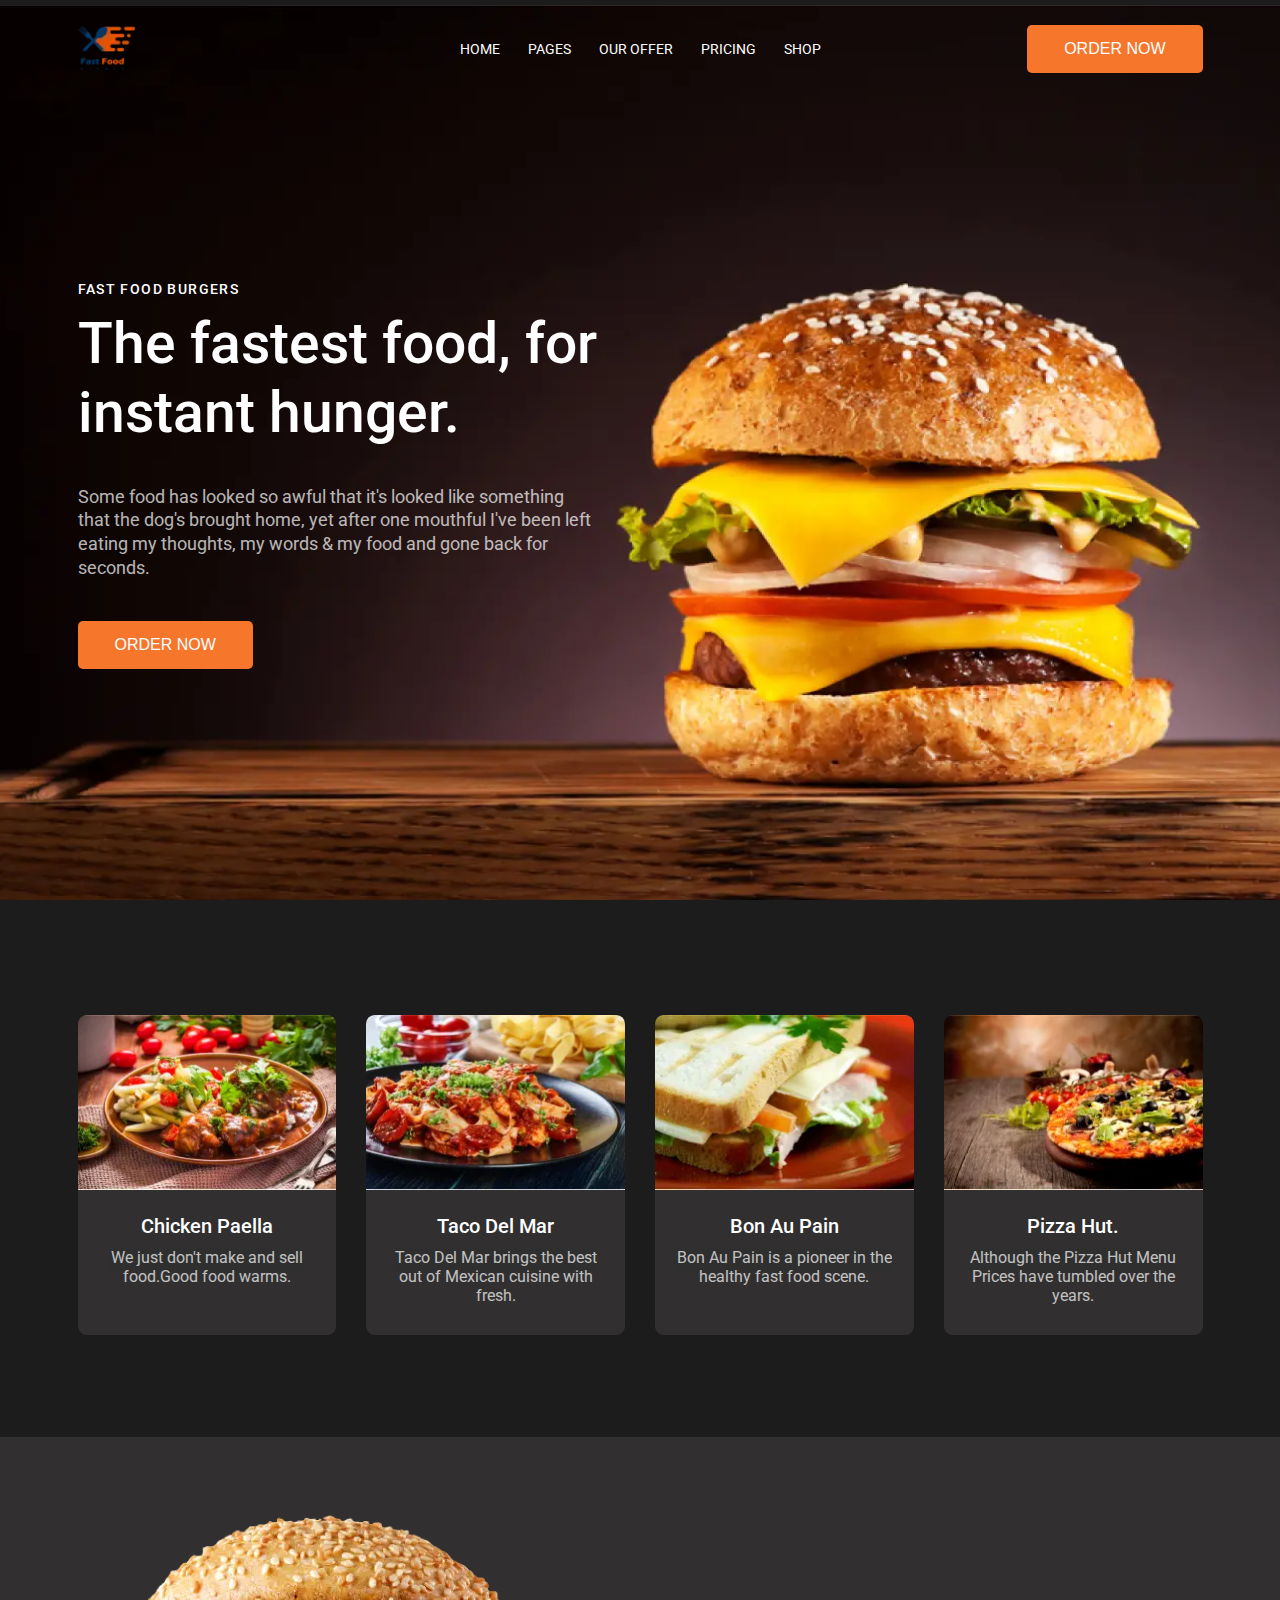
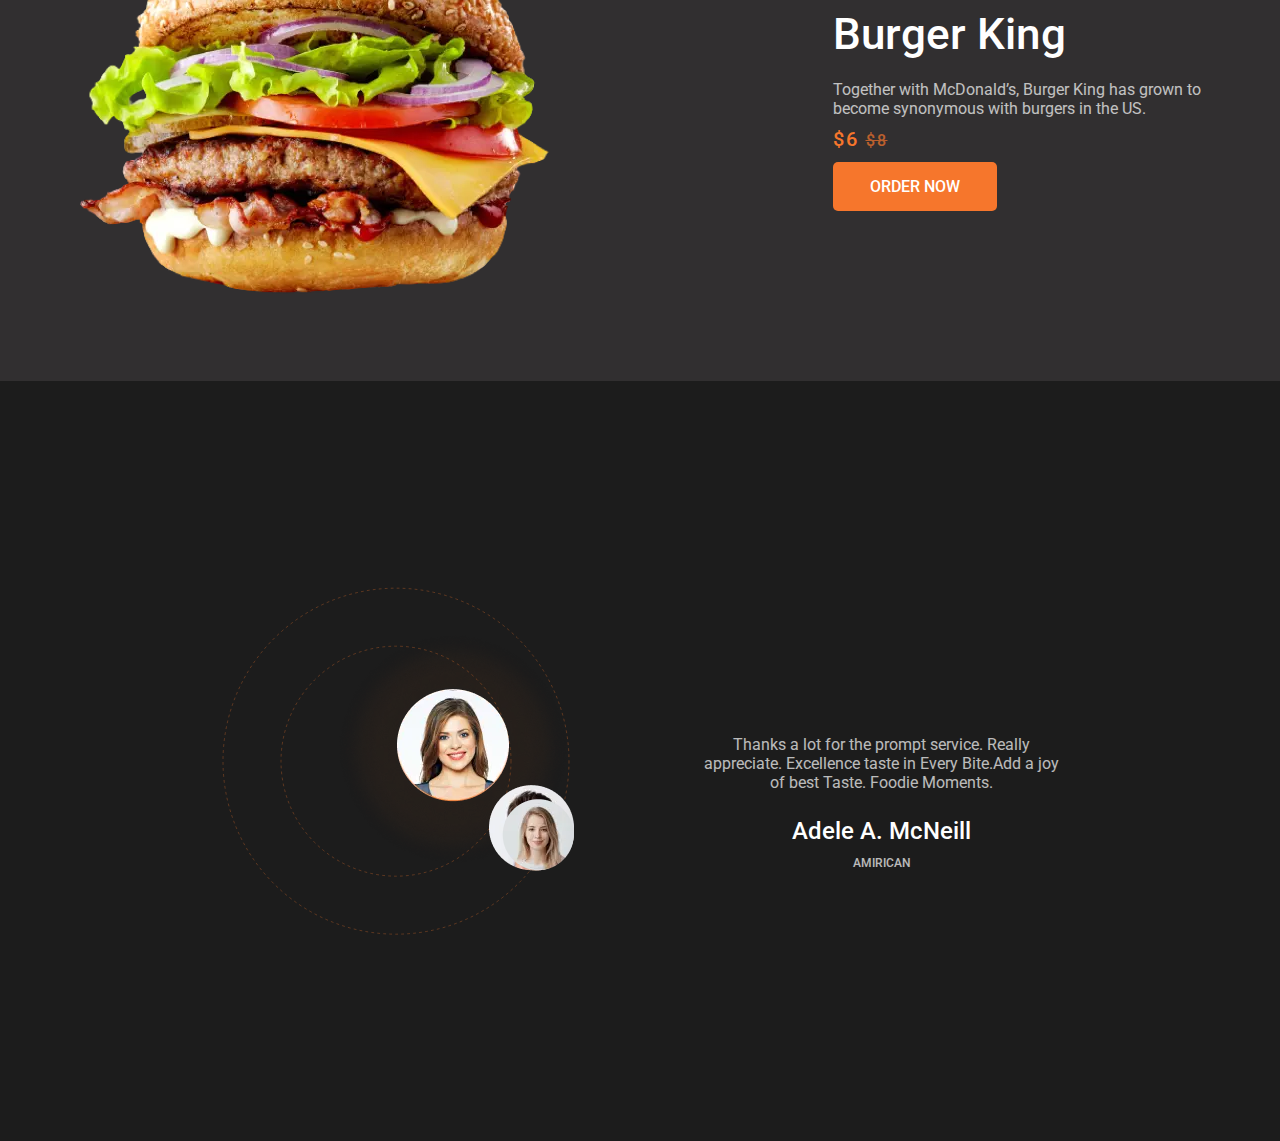
==== burger/index.html @ bcc1bb5e "init" ====
<!DOCTYPE html>
<html lang="ru">
	<head>
  <meta charset="UTF-8">
  <meta http-equiv="X-UA-Compatible" content="IE=edge">
  <meta name="viewport" content="width=device-width, initial-scale=1.0">
  <title>Burger</title>
  <link href="https://fonts.googleapis.com/css?family=Roboto:regular,500,700&display=swap&_v=20211225094102" rel="stylesheet" />
  <link rel="stylesheet" href="./css/style.min.css?_v=20211225094102">
</head>

	<body>
		<div class="wrapper">
			<header class="header">
	<div class="header__container container">
		<div class="header__body">
			<a href="/" class="header__logo logo">
				<picture><source srcset="img/logo.webp" type="image/webp"><img src="img/logo.png" alt="Fast Food" /></picture>
			</a>
			<nav class="header__menu menu menu--active">
				<button class="menu__icon icon-menu">
					<span></span>
					<span></span>
					<span></span>
				</button>
				<div class="menu__body">
					<ul class="menu__list">
						<li><a class="menu__link" href="">HOME</a></li>
						<li><a class="menu__link" href="">PAGES</a></li>
						<li><a class="menu__link" href="">OUR OFFER</a></li>
						<li><a class="menu__link" href="">PRICING</a></li>
						<li><a class="menu__link" href="">SHOP</a></li>
					</ul>
				</div>
			</nav>
			<div class="header__button" data-da="menu__body,last,768">
				<button class="header__btn btn">ORDER NOW</button>
			</div>
		</div>
	</div>
</header>

			<main class="main">
				<section class="intro">
	<div class="intro__container container">
		<div class="intro__body">
			<h1 class="intro__title">
				<span>FAST FOOD BURGERS</span>
				<br />
				The fastest food, for instant hunger.
			</h1>
			<p class="intro__desk">
				Some food has looked so awful that it's looked like something that the
				dog's brought home, yet after one mouthful I've been left eating my
				thoughts, my words & my food and gone back for seconds.
			</p>
			<button class="intro__btn btn">ORDER NOW</button>
		</div>
	</div>
</section>
 <section class="foods">
	<h2 class="foods__title">Foods</h2>
	<div class="container">
		<div class="foods__body">
			<article class="foods__item foods-card">
				<div class="foods-card__img">
					<picture><source srcset="img/foods-1.webp" type="image/webp"><img src="img/foods-1.jpg" alt="foods" /></picture>
				</div>
				<div class="foods-card__body">
					<h3 class="foods-card__title">Chicken Paella</h3>
					<p class="foods-card__desk">
						We just don't make and sell food.Good food warms.
					</p>
				</div>
			</article>
			<article class="foods__item foods-card">
				<div class="foods-card__img">
					<picture><source srcset="img/foods-2.webp" type="image/webp"><img src="img/foods-2.jpg" alt="foods" /></picture>
				</div>
				<div class="foods-card__body">
					<h3 class="foods-card__title">Taco Del Mar</h3>
					<p class="foods-card__desk">
						Taco Del Mar brings the best out of Mexican cuisine with fresh.
					</p>
				</div>
			</article>
			<article class="foods__item foods-card">
				<div class="foods-card__img">
					<picture><source srcset="img/foods-3.webp" type="image/webp"><img src="img/foods-3.jpg" alt="foods" /></picture>
				</div>
				<div class="foods-card__body">
					<h3 class="foods-card__title">Bon Au Pain</h3>
					<p class="foods-card__desk">
						Bon Au Pain is a pioneer in the healthy fast food scene.
					</p>
				</div>
			</article>
			<article class="foods__item foods-card">
				<div class="foods-card__img">
					<picture><source srcset="img/foods-4.webp" type="image/webp"><img src="img/foods-4.jpg" alt="foods" /></picture>
				</div>
				<div class="foods-card__body">
					<h3 class="foods-card__title">Pizza Hut.</h3>
					<p class="foods-card__desk">
						Although the Pizza Hut Menu Prices have tumbled over the years.
					</p>
				</div>
			</article>
		</div>
	</div>
</section>

				<section class="burger">
	<div class="container">
		<div class="burger__body">
			<div class="burger__img">
				<picture><source srcset="img/burger-king.webp" type="image/webp"><img src="img/burger-king.png" alt="burger king" /></picture>
			</div>
			<div class="burger__content">
				<h2 class="burger__title">Burger King</h2>
				<p class="burger__desk">
					Together with McDonald’s, Burger King has grown to become synonymous
					with burgers in the US.
				</p>
				<p class="burger__price">$6 <span>$8</span></p>
				<buton class="burger__btn btn">ORDER NOW</buton>
			</div>
		</div>
	</div>
</section>
 <section class="quote">
	<div class="container">
		<div class="quote__body">
			<div class="quote__animation">
				<svg width="348" height="348" viewBox="0 0 348 348" fill="none">
					<circle
						opacity="0.3"
						cx="174"
						cy="174.174"
						r="173"
						stroke="#F6762C"
						stroke-linecap="round"
						stroke-dasharray="2 4"
					/>
				</svg>
				<svg width="232" height="232" viewBox="0 0 232 232" fill="none">
					<circle
						opacity="0.3"
						cx="116"
						cy="116.174"
						r="115"
						stroke="#F6762C"
						stroke-linecap="round"
						stroke-dasharray="2 4"
					/>
				</svg>

				<div>
					<picture><source srcset="img/avatar-1.webp" type="image/webp"><img src="img/avatar-1.png" alt="" /></picture>
					<picture><source srcset="img/avatar-2.webp" type="image/webp"><img src="img/avatar-2.png" alt="" /></picture>
					<picture><source srcset="img/avatar-3.webp" type="image/webp"><img src="img/avatar-3.png" alt="" /></picture>
					<picture><source srcset="img/avatar-4.webp" type="image/webp"><img src="img/avatar-4.png" alt="" /></picture>
					<picture><source srcset="img/avatar-5.webp" type="image/webp"><img src="img/avatar-5.png" alt="" /></picture>
				</div>
			</div>
			<blockquote class="quote__content">
				<svg class="quote__icon">
					<use href="./img/icons/icons.svg#quote-icon" />
				</svg>
				<p class="quote__desk">
					Thanks a lot for the prompt service. Really appreciate. Excellence
					taste in Every Bite.Add a joy of best Taste. Foodie Moments.
				</p>
				<p class="quote__author">
					Adele A. McNeill <br />
					<span>AMIRICAN</span>
				</p>
			</blockquote>
		</div>
	</div>
</section>

			</main>
		</div>
		<script src="./js/app.min.js?_v=20211225094102"></script>

	</body>
</html>
---- burger/css/style.min.css ----
*{padding:0;margin:0;-webkit-box-sizing:border-box;box-sizing:border-box}a{text-decoration:none;color:inherit}.btn{padding:.9375em 2.3125em;border-radius:.3125em;background:#f6762c;border:0;font-size:1rem;display:inline-block;color:#fff;font-weight:500;-webkit-transition:background,border-radius,.3s ease 0s;-o-transition:background,border-radius,.3s ease 0s;transition:background,border-radius,.3s ease 0s;cursor:pointer}.logo img{width:3.625rem}.icon-menu{display:none}.header{position:absolute;top:0;right:0;width:100%;padding:25px 0}.header__body{display:-ms-grid;display:grid;-webkit-box-align:center;-ms-flex-align:center;align-items:center;-ms-grid-columns:(minmax(100px,500px))[3];grid-template-columns:repeat(3,minmax(100px,500px))}.header__button{display:-webkit-box;display:-ms-flexbox;display:flex;-ms-flex-wrap:wrap;flex-wrap:wrap;gap:1.25rem;justify-self:flex-end}.menu{-ms-grid-column-align:center;justify-self:center}.menu__list{display:-webkit-box;display:-ms-flexbox;display:flex;gap:1.75rem;-ms-flex-wrap:wrap;flex-wrap:wrap}.menu__list li{list-style-type:none}.menu__link{white-space:nowrap;font-size:.875rem;-webkit-transition:all .3s ease 0s;-o-transition:all .3s ease 0s;transition:all .3s ease 0s;line-height:1em;text-transform:uppercase}.no-webp .intro{background:url(../img/intro-bg.jpg) no-repeat center bottom -5px/cover}.intro{min-height:100vh}.intro__body{display:-webkit-box;display:-ms-flexbox;display:flex;-webkit-box-orient:vertical;-webkit-box-direction:normal;-ms-flex-direction:column;flex-direction:column;-webkit-box-pack:center;-ms-flex-pack:center;justify-content:center;-webkit-box-align:start;-ms-flex-align:start;align-items:flex-start;min-height:100vh;max-width:34.375rem;padding:2.5rem 0;padding-top:3.125rem}.intro__title{font-weight:500;font-size:3.5625rem;font-size:57px;line-height:121.8181818182%;color:#fff;margin-bottom:37px}.intro__title span{font-size:14px;line-height:1em;letter-spacing:.1em;color:#fff}.intro__desk{font-size:18px;line-height:1.3125em;color:#fff;opacity:.7;max-width:32.5rem;margin-bottom:42px}.foods{padding-top:115px;padding-bottom:102px}.foods__body{display:-ms-grid;display:grid;-ms-grid-columns:(1fr)[4];grid-template-columns:repeat(4,1fr);gap:1.875rem}.foods__title{font-size:0;height:0}.foods-card{border-radius:.625em;overflow:hidden;-webkit-transition:all .3s ease 0s;-o-transition:all .3s ease 0s;transition:all .3s ease 0s;background:#312f30;text-align:center}.foods-card__body{padding:1.5625rem 1.1875rem 1.875rem}.foods-card__img{width:100%;height:10.9375rem;overflow:hidden}.foods-card__img img{display:block;width:100%;height:100%;-o-object-fit:cover;object-fit:cover}.foods-card__title{font-weight:500;font-size:1.25rem;line-height:115%;margin-bottom:.625rem}.foods-card__desk{font-size:1rem;line-height:1.1875em;opacity:.7}.burger{background:#312f30;padding-top:75px;padding-bottom:75px}.burger__body{display:-webkit-box;display:-ms-flexbox;display:flex;-webkit-box-align:center;-ms-flex-align:center;align-items:center;-webkit-box-pack:justify;-ms-flex-pack:justify;justify-content:space-between;gap:207px}.burger__img img{max-width:100%}.burger__content{max-width:23.125rem}.burger__title{font-weight:500;font-size:2.7625rem;line-height:3.25rem;margin-bottom:20px}.burger__desk{font-size:16px;line-height:19px;opacity:.7;margin-bottom:.625rem}.burger__price{font-weight:500;font-size:20px;line-height:23px;letter-spacing:.1em;color:#f6762c;margin-bottom:10px}.burger__price span{font-size:1rem;opacity:.7;text-decoration:line-through}.quote{padding-top:200px;padding-bottom:200px}.quote__body{display:-webkit-box;display:-ms-flexbox;display:flex;-webkit-box-align:center;-ms-flex-align:center;align-items:center;-webkit-box-pack:center;-ms-flex-pack:center;justify-content:center;gap:118px}.quote__animation{position:relative;width:22.8125rem;height:22.5rem}.quote__animation img{position:absolute}.quote__animation img:nth-child(1){bottom:8px;left:50px}.quote__animation img:nth-child(2){right:5px;bottom:70px}.quote__animation img:nth-child(3){top:50%;left:50%;-webkit-transform:translate(-50%,-50%);-ms-transform:translate(-50%,-50%);transform:translate(-50%,-50%)}.quote__animation img:nth-child(4){top:70px;left:-15px}.quote__animation img:nth-child(5){top:0;left:230px}.quote__animation svg{position:absolute;top:0;left:0;stroke-miterlimit:20}.quote__animation svg:nth-child(1){left:50%;top:50%;-webkit-transform:translate(-50%,-50%);-ms-transform:translate(-50%,-50%);transform:translate(-50%,-50%);animation:anim-circle 50s linear infinite alternate-reverse}.quote__animation svg:nth-child(2){left:50%;top:50%;-webkit-transform:translate(-50%,-50%);-ms-transform:translate(-50%,-50%);transform:translate(-50%,-50%);-webkit-animation:anim-circle 50s linear infinite alternate;animation:anim-circle 50s linear infinite alternate}.quote__content{text-align:center;max-width:23.125rem}.quote__icon{width:2.9375rem;height:46px;margin-bottom:37px}.quote__desk{opacity:.7;font-size:1rem;margin-bottom:1.5625rem}.quote__author{font-weight:500;font-size:1.5rem;line-height:1.75rem}.quote__author span{font-weight:500;font-size:.75rem;line-height:.875rem;opacity:.7}@-webkit-keyframes anim-circle{0%{-webkit-transform:translate(-50%,-50%) rotate(0);transform:translate(-50%,-50%) rotate(0)}100%{-webkit-transform:translate(-50%,-50%) rotate(360deg);transform:translate(-50%,-50%) rotate(360deg)}}@keyframes anim-circle{0%{-webkit-transform:translate(-50%,-50%) rotate(0);transform:translate(-50%,-50%) rotate(0)}100%{-webkit-transform:translate(-50%,-50%) rotate(360deg);transform:translate(-50%,-50%) rotate(360deg)}}.container{max-width:1155px;padding:0 .9375rem;margin:0 auto}body,html{height:100%}body{font-family:Roboto;font-size:.875rem;color:#fff;background-color:#1c1c1c}@media (max-width:1200px){.header__body{-ms-grid-columns:auto 1fr auto;grid-template-columns:auto 1fr auto}.no-webp .intro{background:-webkit-gradient(linear,left top,left bottom,from(0),color-stop(rgba(0,0,0,.5)),color-stop(100%),to(rgba(0,0,0,.5))),url(../img/intro-bg.jpg) no-repeat center bottom -5px/cover;background:-o-linear-gradient(0,rgba(0,0,0,.5),100%,rgba(0,0,0,.5)),url(../img/intro-bg.jpg) no-repeat center bottom -5px/cover;background:linear-gradient(0,rgba(0,0,0,.5),100%,rgba(0,0,0,.5)),url(../img/intro-bg.jpg) no-repeat center bottom -5px/cover}}@media (max-width:768px){.icon-menu{width:50px;height:30px;border:0;background:0 0;display:-webkit-box;display:-ms-flexbox;display:flex;-webkit-box-orient:vertical;-webkit-box-direction:normal;-ms-flex-direction:column;flex-direction:column;-webkit-box-pack:justify;-ms-flex-pack:justify;justify-content:space-between;cursor:pointer}.icon-menu span{display:block;width:100%;height:2px;background:#fff}.header__menu{margin-left:auto}}@media (max-width:48em){.menu__body{display:none;margin-left:auto}.menu__body.menu__body--active{z-index:999;position:fixed;display:block;top:0;left:0;right:0;bottom:0;width:100%;height:100%;overflow-y:auto;background:rgba(0,0,0,.5);-webkit-backdrop-filter:blur(10px);backdrop-filter:blur(10px);color:#fff;display:-webkit-box;display:-ms-flexbox;display:flex;-webkit-box-orient:vertical;-webkit-box-direction:normal;-ms-flex-direction:column;flex-direction:column;-webkit-box-align:center;-ms-flex-align:center;align-items:center;padding-bottom:1.875rem}.menu__body.menu__body--active ._dynamic_adapt_768{display:-webkit-box;display:-ms-flexbox;display:flex;gap:20px;-ms-flex-wrap:wrap;flex-wrap:wrap;-webkit-box-pack:center;-ms-flex-pack:center;justify-content:center;-webkit-box-align:center;-ms-flex-align:center;align-items:center}.menu__body.menu__body--active .menu__list{text-align:center;-ms-flex-wrap:nowrap;flex-wrap:nowrap;padding:1.875rem .625rem;display:-webkit-box;display:-ms-flexbox;display:flex;-webkit-box-orient:vertical;-webkit-box-direction:normal;-ms-flex-direction:column;flex-direction:column}.menu__body.menu__body--active .menu__link{font-size:1.875rem;display:block;padding:.625rem 0}.menu__body.menu__body--active .menu li{display:block}.foods__body{-ms-grid-columns:(1fr)[2];grid-template-columns:repeat(2,1fr)}.burger__body{-webkit-box-orient:vertical;-webkit-box-direction:normal;-ms-flex-direction:column;flex-direction:column}}@media (max-width:30em){.foods__body{-ms-grid-columns:(1fr)[1];grid-template-columns:repeat(1,1fr)}.quote__animation{display:none}}@media (max-width:71.25rem){.intro__title{font-size:calc(35px + 22 * ((100vw - 320px)/ 820))}.intro__title{margin-bottom:calc(25px + 12 * ((100vw - 320px)/ 820))}.intro__title span{font-size:calc(12px + 2 * ((100vw - 320px)/ 820))}.intro__desk{font-size:calc(16px + 2 * ((100vw - 320px)/ 820))}.intro__desk{margin-bottom:calc(25px + 17 * ((100vw - 320px)/ 820))}.foods{padding-top:calc(50px + 65 * ((100vw - 320px)/ 820))}.foods{padding-bottom:calc(50px + 52 * ((100vw - 320px)/ 820))}.burger{padding-top:calc(50px + 25 * ((100vw - 320px)/ 820))}.burger{padding-bottom:calc(50px + 25 * ((100vw - 320px)/ 820))}.burger__body{gap:calc(20px + 187 * ((100vw - 320px)/ 820))}.burger__title{margin-bottom:calc(10px + 10 * ((100vw - 320px)/ 820))}.burger__desk{font-size:calc(14px + 2 * ((100vw - 320px)/ 820))}.burger__price{font-size:calc(18px + 2 * ((100vw - 320px)/ 820))}.quote{padding-top:calc(50px + 150 * ((100vw - 320px)/ 820))}.quote{padding-bottom:calc(50px + 150 * ((100vw - 320px)/ 820))}.quote__body{gap:calc(20px + 98 * ((100vw - 320px)/ 820))}}@media (max-width:60.125em){.foods__body{-ms-grid-columns:(1fr)[3];grid-template-columns:repeat(3,1fr)}.quote__body{-webkit-box-orient:vertical;-webkit-box-direction:normal;-ms-flex-direction:column;flex-direction:column}}@media (any-hover:hover){.btn:hover{background:#db5609;border-radius:.625em}.menu__link:hover{text-shadow:0 0 .01px #fff,0 0 .01px #fff,0 0 .01px #fff}.foods-card:hover{background:#2c2a2b}}.webp .intro{background:url(../img/intro-bg.webp) no-repeat center bottom -5px/cover}@media (max-width:1200px){.webp .intro{background:-webkit-gradient(linear,left top,left bottom,from(0),color-stop(rgba(0,0,0,.5)),color-stop(100%),to(rgba(0,0,0,.5))),url(../img/intro-bg.webp) no-repeat center bottom -5px/cover;background:-o-linear-gradient(0,rgba(0,0,0,.5),100%,rgba(0,0,0,.5)),url(../img/intro-bg.webp) no-repeat center bottom -5px/cover;background:linear-gradient(0,rgba(0,0,0,.5),100%,rgba(0,0,0,.5)),url(../img/intro-bg.webp) no-repeat center bottom -5px/cover}}
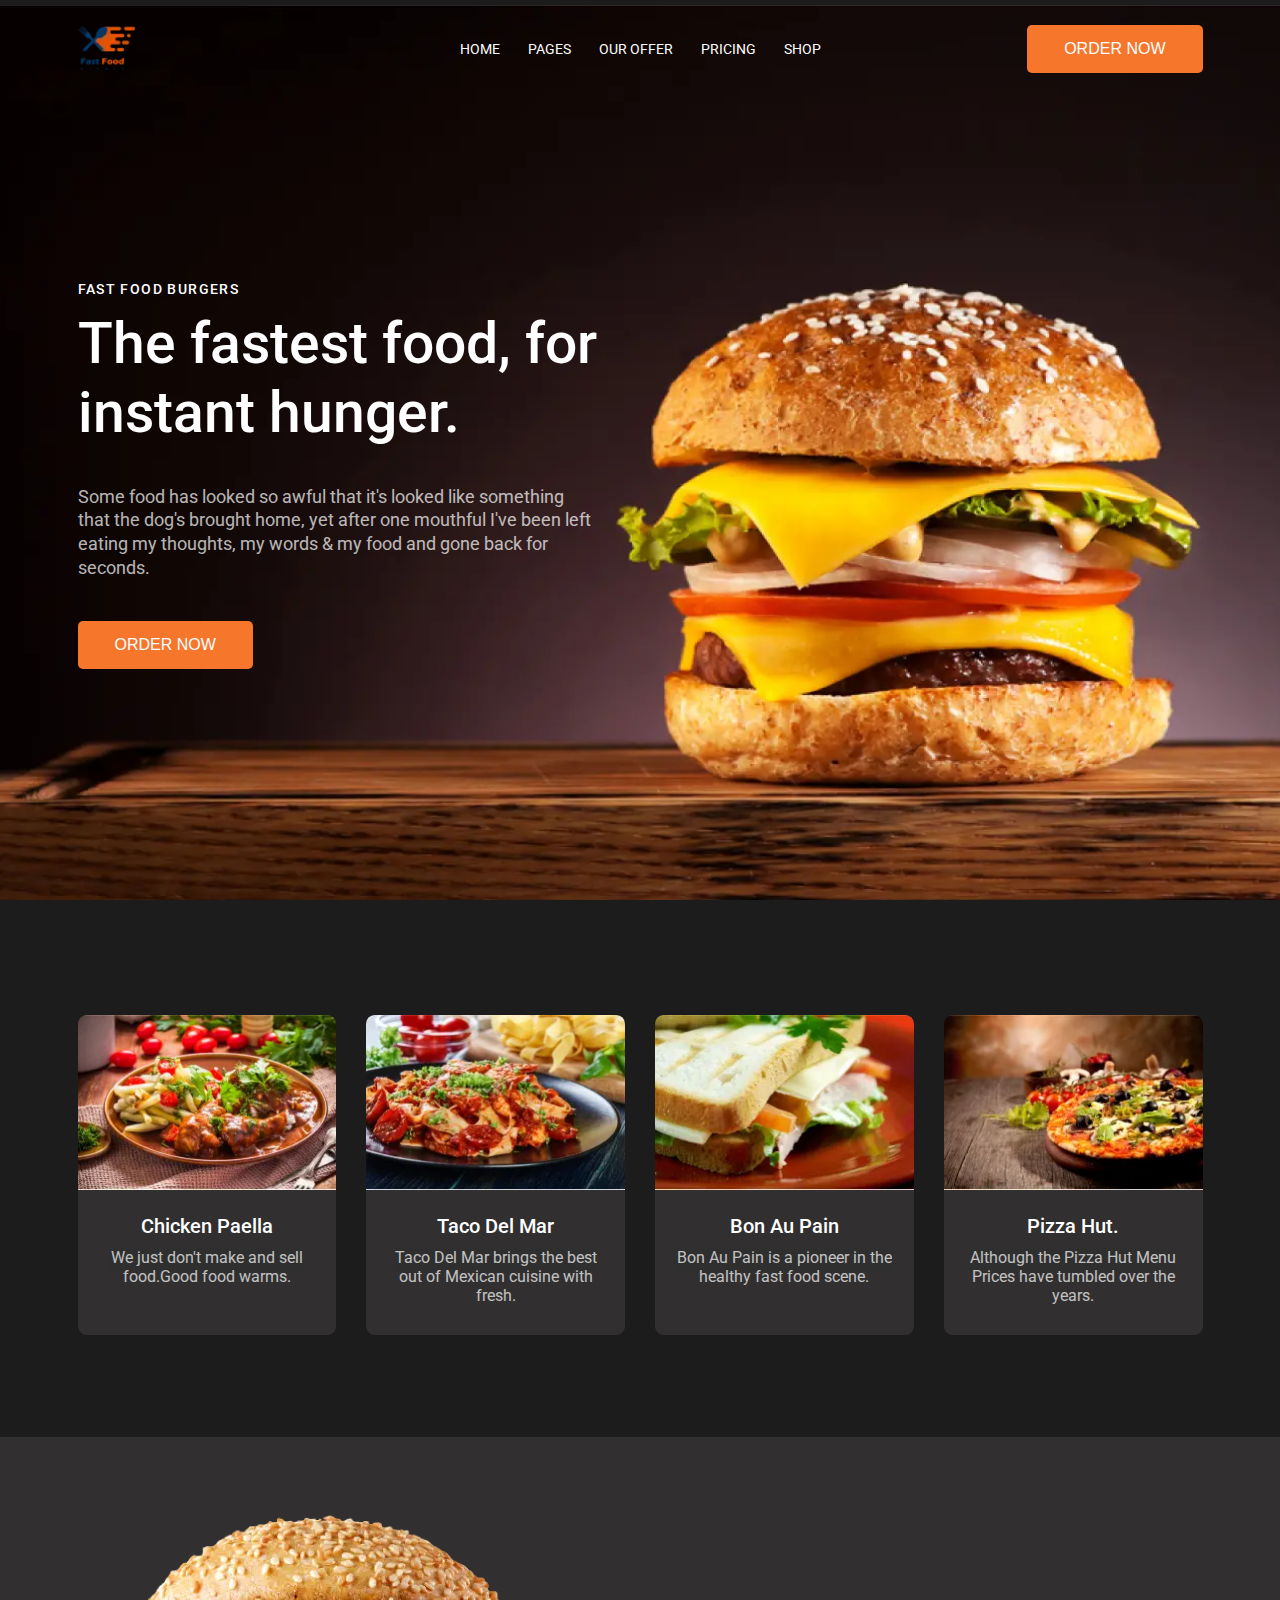
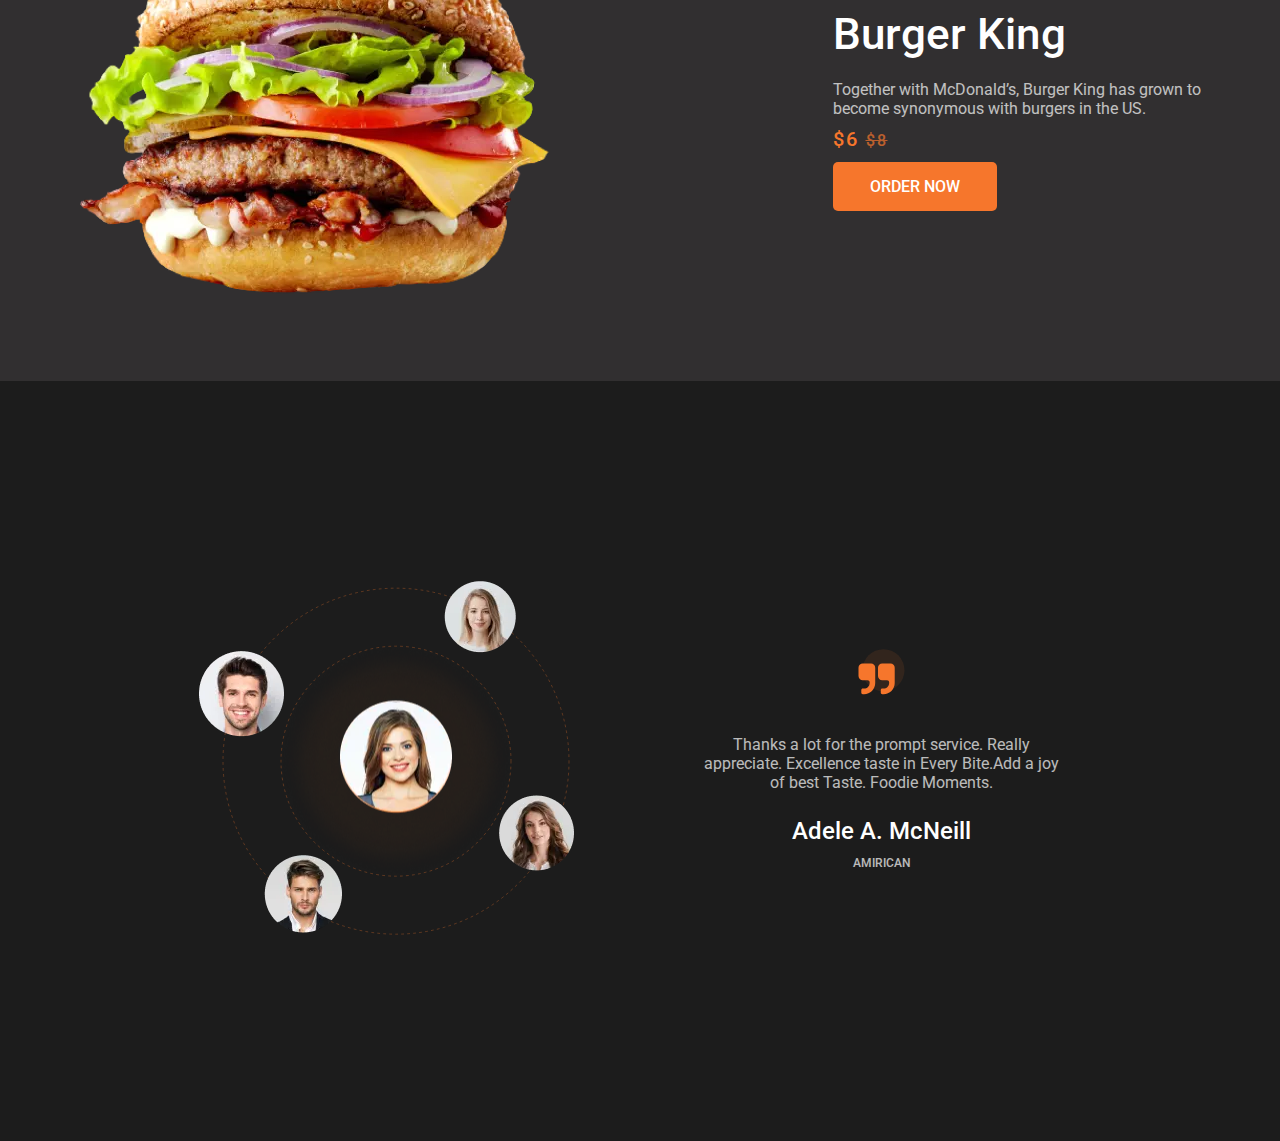
==== commit ebc20920: "fix" ====
--- a/burger/index.html
+++ b/burger/index.html
@@ -5,8 +5,8 @@
   <meta http-equiv="X-UA-Compatible" content="IE=edge">
   <meta name="viewport" content="width=device-width, initial-scale=1.0">
   <title>Burger</title>
-  <link href="https://fonts.googleapis.com/css?family=Roboto:regular,500,700&display=swap&_v=20211225094102" rel="stylesheet" />
-  <link rel="stylesheet" href="./css/style.min.css?_v=20211225094102">
+  <link href="https://fonts.googleapis.com/css?family=Roboto:regular,500,700&display=swap&_v=20211225100256" rel="stylesheet" />
+  <link rel="stylesheet" href="./css/style.min.css?_v=20211225100256">
 </head>
 
 	<body>
@@ -182,7 +182,7 @@
 
 			</main>
 		</div>
-		<script src="./js/app.min.js?_v=20211225094102"></script>
+		<script src="./js/app.min.js?_v=20211225100256"></script>
 
 	</body>
 </html>
--- a/burger/css/style.min.css
+++ b/burger/css/style.min.css
@@ -1 +1 @@
-*{padding:0;margin:0;-webkit-box-sizing:border-box;box-sizing:border-box}a{text-decoration:none;color:inherit}.btn{padding:.9375em 2.3125em;border-radius:.3125em;background:#f6762c;border:0;font-size:1rem;display:inline-block;color:#fff;font-weight:500;-webkit-transition:background,border-radius,.3s ease 0s;-o-transition:background,border-radius,.3s ease 0s;transition:background,border-radius,.3s ease 0s;cursor:pointer}.logo img{width:3.625rem}.icon-menu{display:none}.header{position:absolute;top:0;right:0;width:100%;padding:25px 0}.header__body{display:-ms-grid;display:grid;-webkit-box-align:center;-ms-flex-align:center;align-items:center;-ms-grid-columns:(minmax(100px,500px))[3];grid-template-columns:repeat(3,minmax(100px,500px))}.header__button{display:-webkit-box;display:-ms-flexbox;display:flex;-ms-flex-wrap:wrap;flex-wrap:wrap;gap:1.25rem;justify-self:flex-end}.menu{-ms-grid-column-align:center;justify-self:center}.menu__list{display:-webkit-box;display:-ms-flexbox;display:flex;gap:1.75rem;-ms-flex-wrap:wrap;flex-wrap:wrap}.menu__list li{list-style-type:none}.menu__link{white-space:nowrap;font-size:.875rem;-webkit-transition:all .3s ease 0s;-o-transition:all .3s ease 0s;transition:all .3s ease 0s;line-height:1em;text-transform:uppercase}.no-webp .intro{background:url(../img/intro-bg.jpg) no-repeat center bottom -5px/cover}.intro{min-height:100vh}.intro__body{display:-webkit-box;display:-ms-flexbox;display:flex;-webkit-box-orient:vertical;-webkit-box-direction:normal;-ms-flex-direction:column;flex-direction:column;-webkit-box-pack:center;-ms-flex-pack:center;justify-content:center;-webkit-box-align:start;-ms-flex-align:start;align-items:flex-start;min-height:100vh;max-width:34.375rem;padding:2.5rem 0;padding-top:3.125rem}.intro__title{font-weight:500;font-size:3.5625rem;font-size:57px;line-height:121.8181818182%;color:#fff;margin-bottom:37px}.intro__title span{font-size:14px;line-height:1em;letter-spacing:.1em;color:#fff}.intro__desk{font-size:18px;line-height:1.3125em;color:#fff;opacity:.7;max-width:32.5rem;margin-bottom:42px}.foods{padding-top:115px;padding-bottom:102px}.foods__body{display:-ms-grid;display:grid;-ms-grid-columns:(1fr)[4];grid-template-columns:repeat(4,1fr);gap:1.875rem}.foods__title{font-size:0;height:0}.foods-card{border-radius:.625em;overflow:hidden;-webkit-transition:all .3s ease 0s;-o-transition:all .3s ease 0s;transition:all .3s ease 0s;background:#312f30;text-align:center}.foods-card__body{padding:1.5625rem 1.1875rem 1.875rem}.foods-card__img{width:100%;height:10.9375rem;overflow:hidden}.foods-card__img img{display:block;width:100%;height:100%;-o-object-fit:cover;object-fit:cover}.foods-card__title{font-weight:500;font-size:1.25rem;line-height:115%;margin-bottom:.625rem}.foods-card__desk{font-size:1rem;line-height:1.1875em;opacity:.7}.burger{background:#312f30;padding-top:75px;padding-bottom:75px}.burger__body{display:-webkit-box;display:-ms-flexbox;display:flex;-webkit-box-align:center;-ms-flex-align:center;align-items:center;-webkit-box-pack:justify;-ms-flex-pack:justify;justify-content:space-between;gap:207px}.burger__img img{max-width:100%}.burger__content{max-width:23.125rem}.burger__title{font-weight:500;font-size:2.7625rem;line-height:3.25rem;margin-bottom:20px}.burger__desk{font-size:16px;line-height:19px;opacity:.7;margin-bottom:.625rem}.burger__price{font-weight:500;font-size:20px;line-height:23px;letter-spacing:.1em;color:#f6762c;margin-bottom:10px}.burger__price span{font-size:1rem;opacity:.7;text-decoration:line-through}.quote{padding-top:200px;padding-bottom:200px}.quote__body{display:-webkit-box;display:-ms-flexbox;display:flex;-webkit-box-align:center;-ms-flex-align:center;align-items:center;-webkit-box-pack:center;-ms-flex-pack:center;justify-content:center;gap:118px}.quote__animation{position:relative;width:22.8125rem;height:22.5rem}.quote__animation img{position:absolute}.quote__animation img:nth-child(1){bottom:8px;left:50px}.quote__animation img:nth-child(2){right:5px;bottom:70px}.quote__animation img:nth-child(3){top:50%;left:50%;-webkit-transform:translate(-50%,-50%);-ms-transform:translate(-50%,-50%);transform:translate(-50%,-50%)}.quote__animation img:nth-child(4){top:70px;left:-15px}.quote__animation img:nth-child(5){top:0;left:230px}.quote__animation svg{position:absolute;top:0;left:0;stroke-miterlimit:20}.quote__animation svg:nth-child(1){left:50%;top:50%;-webkit-transform:translate(-50%,-50%);-ms-transform:translate(-50%,-50%);transform:translate(-50%,-50%);animation:anim-circle 50s linear infinite alternate-reverse}.quote__animation svg:nth-child(2){left:50%;top:50%;-webkit-transform:translate(-50%,-50%);-ms-transform:translate(-50%,-50%);transform:translate(-50%,-50%);-webkit-animation:anim-circle 50s linear infinite alternate;animation:anim-circle 50s linear infinite alternate}.quote__content{text-align:center;max-width:23.125rem}.quote__icon{width:2.9375rem;height:46px;margin-bottom:37px}.quote__desk{opacity:.7;font-size:1rem;margin-bottom:1.5625rem}.quote__author{font-weight:500;font-size:1.5rem;line-height:1.75rem}.quote__author span{font-weight:500;font-size:.75rem;line-height:.875rem;opacity:.7}@-webkit-keyframes anim-circle{0%{-webkit-transform:translate(-50%,-50%) rotate(0);transform:translate(-50%,-50%) rotate(0)}100%{-webkit-transform:translate(-50%,-50%) rotate(360deg);transform:translate(-50%,-50%) rotate(360deg)}}@keyframes anim-circle{0%{-webkit-transform:translate(-50%,-50%) rotate(0);transform:translate(-50%,-50%) rotate(0)}100%{-webkit-transform:translate(-50%,-50%) rotate(360deg);transform:translate(-50%,-50%) rotate(360deg)}}.container{max-width:1155px;padding:0 .9375rem;margin:0 auto}body,html{height:100%}body{font-family:Roboto;font-size:.875rem;color:#fff;background-color:#1c1c1c}@media (max-width:1200px){.header__body{-ms-grid-columns:auto 1fr auto;grid-template-columns:auto 1fr auto}.no-webp .intro{background:-webkit-gradient(linear,left top,left bottom,from(0),color-stop(rgba(0,0,0,.5)),color-stop(100%),to(rgba(0,0,0,.5))),url(../img/intro-bg.jpg) no-repeat center bottom -5px/cover;background:-o-linear-gradient(0,rgba(0,0,0,.5),100%,rgba(0,0,0,.5)),url(../img/intro-bg.jpg) no-repeat center bottom -5px/cover;background:linear-gradient(0,rgba(0,0,0,.5),100%,rgba(0,0,0,.5)),url(../img/intro-bg.jpg) no-repeat center bottom -5px/cover}}@media (max-width:768px){.icon-menu{width:50px;height:30px;border:0;background:0 0;display:-webkit-box;display:-ms-flexbox;display:flex;-webkit-box-orient:vertical;-webkit-box-direction:normal;-ms-flex-direction:column;flex-direction:column;-webkit-box-pack:justify;-ms-flex-pack:justify;justify-content:space-between;cursor:pointer}.icon-menu span{display:block;width:100%;height:2px;background:#fff}.header__menu{margin-left:auto}}@media (max-width:48em){.menu__body{display:none;margin-left:auto}.menu__body.menu__body--active{z-index:999;position:fixed;display:block;top:0;left:0;right:0;bottom:0;width:100%;height:100%;overflow-y:auto;background:rgba(0,0,0,.5);-webkit-backdrop-filter:blur(10px);backdrop-filter:blur(10px);color:#fff;display:-webkit-box;display:-ms-flexbox;display:flex;-webkit-box-orient:vertical;-webkit-box-direction:normal;-ms-flex-direction:column;flex-direction:column;-webkit-box-align:center;-ms-flex-align:center;align-items:center;padding-bottom:1.875rem}.menu__body.menu__body--active ._dynamic_adapt_768{display:-webkit-box;display:-ms-flexbox;display:flex;gap:20px;-ms-flex-wrap:wrap;flex-wrap:wrap;-webkit-box-pack:center;-ms-flex-pack:center;justify-content:center;-webkit-box-align:center;-ms-flex-align:center;align-items:center}.menu__body.menu__body--active .menu__list{text-align:center;-ms-flex-wrap:nowrap;flex-wrap:nowrap;padding:1.875rem .625rem;display:-webkit-box;display:-ms-flexbox;display:flex;-webkit-box-orient:vertical;-webkit-box-direction:normal;-ms-flex-direction:column;flex-direction:column}.menu__body.menu__body--active .menu__link{font-size:1.875rem;display:block;padding:.625rem 0}.menu__body.menu__body--active .menu li{display:block}.foods__body{-ms-grid-columns:(1fr)[2];grid-template-columns:repeat(2,1fr)}.burger__body{-webkit-box-orient:vertical;-webkit-box-direction:normal;-ms-flex-direction:column;flex-direction:column}}@media (max-width:30em){.foods__body{-ms-grid-columns:(1fr)[1];grid-template-columns:repeat(1,1fr)}.quote__animation{display:none}}@media (max-width:71.25rem){.intro__title{font-size:calc(35px + 22 * ((100vw - 320px)/ 820))}.intro__title{margin-bottom:calc(25px + 12 * ((100vw - 320px)/ 820))}.intro__title span{font-size:calc(12px + 2 * ((100vw - 320px)/ 820))}.intro__desk{font-size:calc(16px + 2 * ((100vw - 320px)/ 820))}.intro__desk{margin-bottom:calc(25px + 17 * ((100vw - 320px)/ 820))}.foods{padding-top:calc(50px + 65 * ((100vw - 320px)/ 820))}.foods{padding-bottom:calc(50px + 52 * ((100vw - 320px)/ 820))}.burger{padding-top:calc(50px + 25 * ((100vw - 320px)/ 820))}.burger{padding-bottom:calc(50px + 25 * ((100vw - 320px)/ 820))}.burger__body{gap:calc(20px + 187 * ((100vw - 320px)/ 820))}.burger__title{margin-bottom:calc(10px + 10 * ((100vw - 320px)/ 820))}.burger__desk{font-size:calc(14px + 2 * ((100vw - 320px)/ 820))}.burger__price{font-size:calc(18px + 2 * ((100vw - 320px)/ 820))}.quote{padding-top:calc(50px + 150 * ((100vw - 320px)/ 820))}.quote{padding-bottom:calc(50px + 150 * ((100vw - 320px)/ 820))}.quote__body{gap:calc(20px + 98 * ((100vw - 320px)/ 820))}}@media (max-width:60.125em){.foods__body{-ms-grid-columns:(1fr)[3];grid-template-columns:repeat(3,1fr)}.quote__body{-webkit-box-orient:vertical;-webkit-box-direction:normal;-ms-flex-direction:column;flex-direction:column}}@media (any-hover:hover){.btn:hover{background:#db5609;border-radius:.625em}.menu__link:hover{text-shadow:0 0 .01px #fff,0 0 .01px #fff,0 0 .01px #fff}.foods-card:hover{background:#2c2a2b}}.webp .intro{background:url(../img/intro-bg.webp) no-repeat center bottom -5px/cover}@media (max-width:1200px){.webp .intro{background:-webkit-gradient(linear,left top,left bottom,from(0),color-stop(rgba(0,0,0,.5)),color-stop(100%),to(rgba(0,0,0,.5))),url(../img/intro-bg.webp) no-repeat center bottom -5px/cover;background:-o-linear-gradient(0,rgba(0,0,0,.5),100%,rgba(0,0,0,.5)),url(../img/intro-bg.webp) no-repeat center bottom -5px/cover;background:linear-gradient(0,rgba(0,0,0,.5),100%,rgba(0,0,0,.5)),url(../img/intro-bg.webp) no-repeat center bottom -5px/cover}}+*{padding:0;margin:0;-webkit-box-sizing:border-box;box-sizing:border-box}a{text-decoration:none;color:inherit}.btn{padding:.9375em 2.3125em;border-radius:.3125em;background:#f6762c;border:0;font-size:1rem;display:inline-block;color:#fff;font-weight:500;-webkit-transition:background,border-radius,.3s ease 0s;-o-transition:background,border-radius,.3s ease 0s;transition:background,border-radius,.3s ease 0s;cursor:pointer}.logo img{width:3.625rem}.icon-menu{display:none}.header{position:absolute;top:0;right:0;width:100%;padding:25px 0}.header__body{display:-ms-grid;display:grid;-webkit-box-align:center;-ms-flex-align:center;align-items:center;-ms-grid-columns:(minmax(100px,500px))[3];grid-template-columns:repeat(3,minmax(100px,500px))}.header__button{display:-webkit-box;display:-ms-flexbox;display:flex;-ms-flex-wrap:wrap;flex-wrap:wrap;gap:1.25rem;justify-self:flex-end}.menu{-ms-grid-column-align:center;justify-self:center}.menu__list{display:-webkit-box;display:-ms-flexbox;display:flex;gap:1.75rem;-ms-flex-wrap:wrap;flex-wrap:wrap}.menu__list li{list-style-type:none}.menu__link{white-space:nowrap;font-size:.875rem;-webkit-transition:all .3s ease 0s;-o-transition:all .3s ease 0s;transition:all .3s ease 0s;line-height:1em;text-transform:uppercase}.no-webp .intro{background:url(../img/intro-bg.jpg) no-repeat center bottom -5px/cover}.intro{min-height:100vh}.intro__body{display:-webkit-box;display:-ms-flexbox;display:flex;-webkit-box-orient:vertical;-webkit-box-direction:normal;-ms-flex-direction:column;flex-direction:column;-webkit-box-pack:center;-ms-flex-pack:center;justify-content:center;-webkit-box-align:start;-ms-flex-align:start;align-items:flex-start;min-height:100vh;max-width:34.375rem;padding:2.5rem 0;padding-top:3.125rem}.intro__title{font-weight:500;font-size:3.5625rem;font-size:57px;line-height:121.8181818182%;color:#fff;margin-bottom:37px}.intro__title span{font-size:14px;line-height:1em;letter-spacing:.1em;color:#fff}.intro__desk{font-size:18px;line-height:1.3125em;color:#fff;opacity:.7;max-width:32.5rem;margin-bottom:42px}.foods{padding-top:115px;padding-bottom:102px}.foods__body{display:-ms-grid;display:grid;-ms-grid-columns:(1fr)[4];grid-template-columns:repeat(4,1fr);gap:1.875rem}.foods__title{font-size:0;height:0}.foods-card{border-radius:.625em;overflow:hidden;-webkit-transition:all .3s ease 0s;-o-transition:all .3s ease 0s;transition:all .3s ease 0s;background:#312f30;text-align:center}.foods-card__body{padding:1.5625rem 1.1875rem 1.875rem}.foods-card__img{width:100%;height:10.9375rem;overflow:hidden}.foods-card__img img{display:block;width:100%;height:100%;-o-object-fit:cover;object-fit:cover}.foods-card__title{font-weight:500;font-size:1.25rem;line-height:115%;margin-bottom:.625rem}.foods-card__desk{font-size:1rem;line-height:1.1875em;opacity:.7}.burger{background:#312f30;padding-top:75px;padding-bottom:75px}.burger__body{display:-webkit-box;display:-ms-flexbox;display:flex;-webkit-box-align:center;-ms-flex-align:center;align-items:center;-webkit-box-pack:justify;-ms-flex-pack:justify;justify-content:space-between;gap:207px}.burger__img img{max-width:100%}.burger__content{max-width:23.125rem}.burger__title{font-weight:500;font-size:2.7625rem;line-height:3.25rem;margin-bottom:20px}.burger__desk{font-size:16px;line-height:19px;opacity:.7;margin-bottom:.625rem}.burger__price{font-weight:500;font-size:20px;line-height:23px;letter-spacing:.1em;color:#f6762c;margin-bottom:10px}.burger__price span{font-size:1rem;opacity:.7;text-decoration:line-through}.quote{padding-top:200px;padding-bottom:200px}.quote__body{display:-webkit-box;display:-ms-flexbox;display:flex;-webkit-box-align:center;-ms-flex-align:center;align-items:center;-webkit-box-pack:center;-ms-flex-pack:center;justify-content:center;gap:118px}.quote__animation{position:relative;width:22.8125rem;height:22.5rem}.quote__animation picture img{position:absolute}.quote__animation picture:nth-child(1) img{bottom:8px;left:50px}.quote__animation picture:nth-child(2) img{right:5px;bottom:70px}.quote__animation picture:nth-child(3) img{top:50%;left:50%;-webkit-transform:translate(-50%,-50%);-ms-transform:translate(-50%,-50%);transform:translate(-50%,-50%)}.quote__animation picture:nth-child(4) img{top:70px;left:-15px}.quote__animation picture:nth-child(5) img{top:0;left:230px}.quote__animation svg{position:absolute;top:0;left:0;stroke-miterlimit:20}.quote__animation svg:nth-child(1){left:50%;top:50%;-webkit-transform:translate(-50%,-50%);-ms-transform:translate(-50%,-50%);transform:translate(-50%,-50%);animation:anim-circle 50s linear infinite alternate-reverse}.quote__animation svg:nth-child(2){left:50%;top:50%;-webkit-transform:translate(-50%,-50%);-ms-transform:translate(-50%,-50%);transform:translate(-50%,-50%);-webkit-animation:anim-circle 50s linear infinite alternate;animation:anim-circle 50s linear infinite alternate}.quote__content{text-align:center;max-width:23.125rem}.quote__icon{width:2.9375rem;height:46px;margin-bottom:37px}.quote__desk{opacity:.7;font-size:1rem;margin-bottom:1.5625rem}.quote__author{font-weight:500;font-size:1.5rem;line-height:1.75rem}.quote__author span{font-weight:500;font-size:.75rem;line-height:.875rem;opacity:.7}@-webkit-keyframes anim-circle{0%{-webkit-transform:translate(-50%,-50%) rotate(0);transform:translate(-50%,-50%) rotate(0)}100%{-webkit-transform:translate(-50%,-50%) rotate(360deg);transform:translate(-50%,-50%) rotate(360deg)}}@keyframes anim-circle{0%{-webkit-transform:translate(-50%,-50%) rotate(0);transform:translate(-50%,-50%) rotate(0)}100%{-webkit-transform:translate(-50%,-50%) rotate(360deg);transform:translate(-50%,-50%) rotate(360deg)}}.container{max-width:1155px;padding:0 .9375rem;margin:0 auto}body,html{height:100%}body{font-family:Roboto;font-size:.875rem;color:#fff;background-color:#1c1c1c}@media (max-width:1200px){.header__body{-ms-grid-columns:auto 1fr auto;grid-template-columns:auto 1fr auto}.no-webp .intro{background:-webkit-gradient(linear,left top,left bottom,from(0),color-stop(rgba(0,0,0,.5)),color-stop(100%),to(rgba(0,0,0,.5))),url(../img/intro-bg.jpg) no-repeat center bottom -5px/cover;background:-o-linear-gradient(0,rgba(0,0,0,.5),100%,rgba(0,0,0,.5)),url(../img/intro-bg.jpg) no-repeat center bottom -5px/cover;background:linear-gradient(0,rgba(0,0,0,.5),100%,rgba(0,0,0,.5)),url(../img/intro-bg.jpg) no-repeat center bottom -5px/cover}}@media (max-width:768px){.icon-menu{width:50px;height:30px;border:0;background:0 0;display:-webkit-box;display:-ms-flexbox;display:flex;-webkit-box-orient:vertical;-webkit-box-direction:normal;-ms-flex-direction:column;flex-direction:column;-webkit-box-pack:justify;-ms-flex-pack:justify;justify-content:space-between;cursor:pointer}.icon-menu span{display:block;width:100%;height:2px;background:#fff}.header__menu{margin-left:auto}}@media (max-width:48em){.menu__body{display:none;margin-left:auto}.menu__body.menu__body--active{z-index:999;position:fixed;display:block;top:0;left:0;right:0;bottom:0;width:100%;height:100%;overflow-y:auto;background:rgba(0,0,0,.5);-webkit-backdrop-filter:blur(10px);backdrop-filter:blur(10px);color:#fff;display:-webkit-box;display:-ms-flexbox;display:flex;-webkit-box-orient:vertical;-webkit-box-direction:normal;-ms-flex-direction:column;flex-direction:column;-webkit-box-align:center;-ms-flex-align:center;align-items:center;padding-bottom:1.875rem}.menu__body.menu__body--active ._dynamic_adapt_768{display:-webkit-box;display:-ms-flexbox;display:flex;gap:20px;-ms-flex-wrap:wrap;flex-wrap:wrap;-webkit-box-pack:center;-ms-flex-pack:center;justify-content:center;-webkit-box-align:center;-ms-flex-align:center;align-items:center}.menu__body.menu__body--active .menu__list{text-align:center;-ms-flex-wrap:nowrap;flex-wrap:nowrap;padding:1.875rem .625rem;display:-webkit-box;display:-ms-flexbox;display:flex;-webkit-box-orient:vertical;-webkit-box-direction:normal;-ms-flex-direction:column;flex-direction:column}.menu__body.menu__body--active .menu__link{font-size:1.875rem;display:block;padding:.625rem 0}.menu__body.menu__body--active .menu li{display:block}.foods__body{-ms-grid-columns:(1fr)[2];grid-template-columns:repeat(2,1fr)}.burger__body{-webkit-box-orient:vertical;-webkit-box-direction:normal;-ms-flex-direction:column;flex-direction:column}}@media (max-width:30em){.foods__body{-ms-grid-columns:(1fr)[1];grid-template-columns:repeat(1,1fr)}.quote__animation{display:none}}@media (max-width:71.25rem){.intro__title{font-size:calc(35px + 22 * ((100vw - 320px)/ 820))}.intro__title{margin-bottom:calc(25px + 12 * ((100vw - 320px)/ 820))}.intro__title span{font-size:calc(12px + 2 * ((100vw - 320px)/ 820))}.intro__desk{font-size:calc(16px + 2 * ((100vw - 320px)/ 820))}.intro__desk{margin-bottom:calc(25px + 17 * ((100vw - 320px)/ 820))}.foods{padding-top:calc(50px + 65 * ((100vw - 320px)/ 820))}.foods{padding-bottom:calc(50px + 52 * ((100vw - 320px)/ 820))}.burger{padding-top:calc(50px + 25 * ((100vw - 320px)/ 820))}.burger{padding-bottom:calc(50px + 25 * ((100vw - 320px)/ 820))}.burger__body{gap:calc(20px + 187 * ((100vw - 320px)/ 820))}.burger__title{margin-bottom:calc(10px + 10 * ((100vw - 320px)/ 820))}.burger__desk{font-size:calc(14px + 2 * ((100vw - 320px)/ 820))}.burger__price{font-size:calc(18px + 2 * ((100vw - 320px)/ 820))}.quote{padding-top:calc(50px + 150 * ((100vw - 320px)/ 820))}.quote{padding-bottom:calc(50px + 150 * ((100vw - 320px)/ 820))}.quote__body{gap:calc(20px + 98 * ((100vw - 320px)/ 820))}}@media (max-width:60.125em){.foods__body{-ms-grid-columns:(1fr)[3];grid-template-columns:repeat(3,1fr)}.quote__body{-webkit-box-orient:vertical;-webkit-box-direction:normal;-ms-flex-direction:column;flex-direction:column}}@media (any-hover:hover){.btn:hover{background:#db5609;border-radius:.625em}.menu__link:hover{text-shadow:0 0 .01px #fff,0 0 .01px #fff,0 0 .01px #fff}.foods-card:hover{background:#2c2a2b}}.webp .intro{background:url(../img/intro-bg.webp) no-repeat center bottom -5px/cover}@media (max-width:1200px){.webp .intro{background:-webkit-gradient(linear,left top,left bottom,from(0),color-stop(rgba(0,0,0,.5)),color-stop(100%),to(rgba(0,0,0,.5))),url(../img/intro-bg.webp) no-repeat center bottom -5px/cover;background:-o-linear-gradient(0,rgba(0,0,0,.5),100%,rgba(0,0,0,.5)),url(../img/intro-bg.webp) no-repeat center bottom -5px/cover;background:linear-gradient(0,rgba(0,0,0,.5),100%,rgba(0,0,0,.5)),url(../img/intro-bg.webp) no-repeat center bottom -5px/cover}}